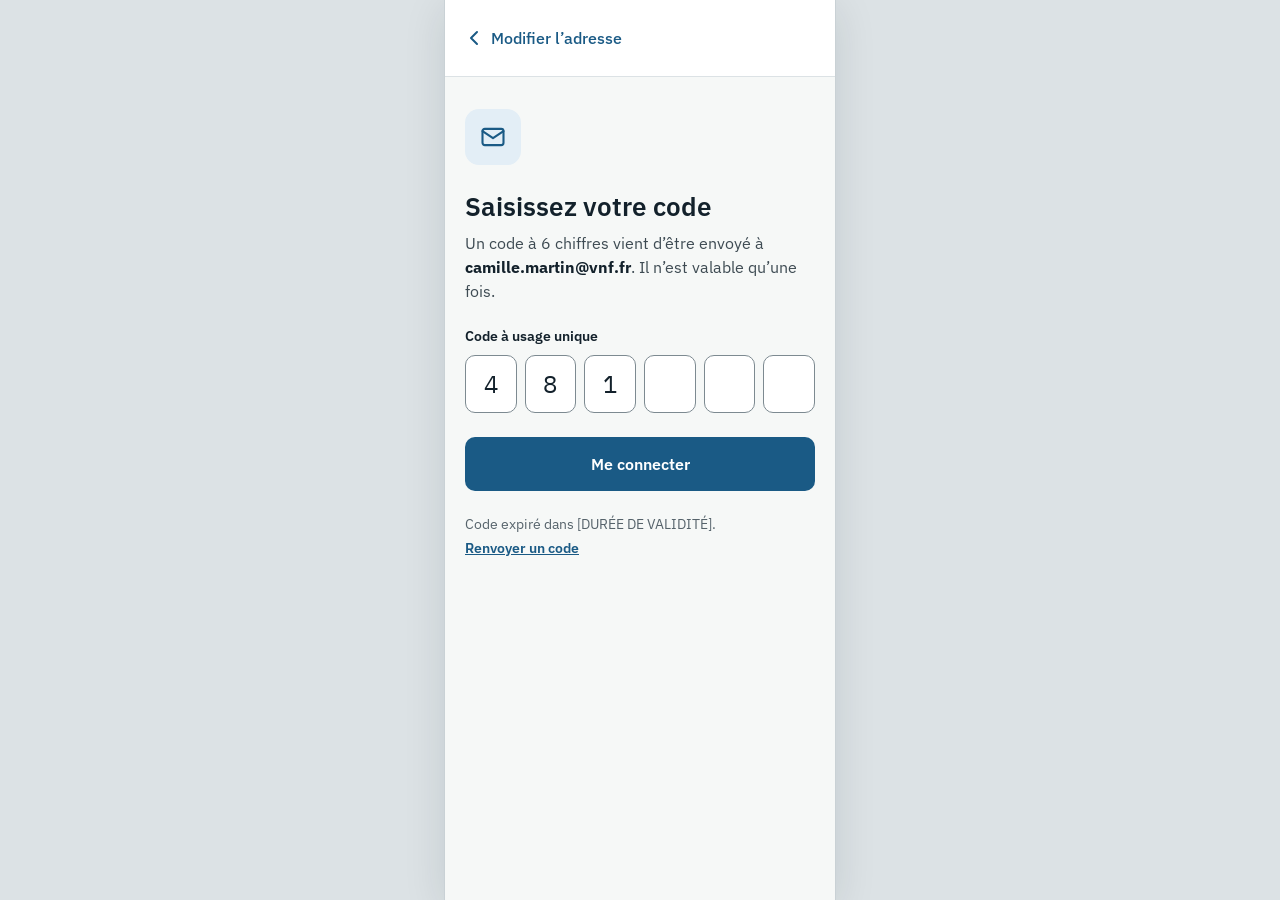
==== maquettes/Code.dc.html @ d2934e5d "Maquettes Signaler-DPF" ====
<!doctype html>
<html lang="fr">
<head>
<meta charset="utf-8">
<meta name="viewport" content="width=device-width, initial-scale=1">
<title>Signaler-DPF — Code à usage unique</title>
<link rel="stylesheet" href="https://fonts.googleapis.com/css2?family=IBM+Plex+Mono:wght@500&amp;family=IBM+Plex+Sans:wght@400;500;600;700&amp;display=swap">
<style>
body{margin:0;background:#EEF1EF}
a{color:#1A5A85}a:hover{color:#0F3D5C}
.btn{display:flex;align-items:center;justify-content:center;gap:8px;min-height:52px;padding:0 18px;border-radius:10px;font-weight:600;font-size:16px;text-decoration:none;border:1px solid transparent}
.btn-p{background:#1A5A85;color:#fff}.btn-p:hover{background:#0F3D5C;color:#fff}
.digit{box-sizing:border-box;width:100%;height:58px;text-align:center;font-family:'IBM Plex Mono',monospace;font-size:24px;border:1px solid #7D8A91;border-radius:10px;background:#fff;color:#13212B}
</style>

<style>
body{background:#DCE2E5}
#dc-root{display:flex;justify-content:center;min-height:100vh}
#dc-root>div{height:auto!important;min-height:100vh;box-shadow:0 0 0 1px #C9D1D5,0 8px 40px rgba(19,33,43,.12)}
@media (max-width:440px){#dc-root>div{width:100%!important;box-shadow:none}}
</style>
<script src="./dc-lite.js"></script>
</head>
<body>
<template id="dc-template">

<div style="width:390px;height:844px;box-sizing:border-box;display:flex;flex-direction:column;font-family:'IBM Plex Sans',sans-serif;color:#13212B;background:#F6F8F7">
<header style="padding:16px 20px;display:flex;align-items:center;gap:8px;border-bottom:1px solid #DCE2E5;background:#fff">
<a href="Main.dc.html" style="display:inline-flex;align-items:center;gap:6px;min-height:44px;font-weight:500;text-decoration:none">
<svg width="20" height="20" viewBox="0 0 20 20" aria-hidden="true" fill="none" stroke="currentColor" stroke-width="2" stroke-linecap="round" stroke-linejoin="round"><path d="M12 4l-6 6 6 6"></path></svg>Modifier l’adresse</a>
</header>
<main style="flex:1;padding:32px 20px;display:flex;flex-direction:column;gap:24px">
<div style="width:56px;height:56px;border-radius:14px;background:#E3EEF6;display:flex;align-items:center;justify-content:center">
<svg width="28" height="28" viewBox="0 0 24 24" aria-hidden="true" fill="none" stroke="#1A5A85" stroke-width="1.8" stroke-linecap="round" stroke-linejoin="round"><rect x="3" y="5" width="18" height="14" rx="2"></rect><path d="M3 7l9 6 9-6"></path></svg>
</div>
<div style="display:flex;flex-direction:column;gap:8px">
<h1 style="margin:0;font-size:26px;font-weight:600">Saisissez votre code</h1>
<p style="margin:0;font-size:16px;line-height:1.5;color:#3E4B53">Un code à 6 chiffres vient d’être envoyé à <strong style="color:#13212B">camille.martin@vnf.fr</strong>. Il n’est valable qu’une fois.</p>
</div>
<fieldset style="border:0;margin:0;padding:0">
<legend style="font-size:14px;font-weight:600;margin-bottom:10px;padding:0">Code à usage unique</legend>
<div style="display:grid;grid-template-columns:repeat(6,minmax(0,1fr));gap:8px">
<input class="digit" inputmode="numeric" maxlength="1" aria-label="Chiffre 1" value="4">
<input class="digit" inputmode="numeric" maxlength="1" aria-label="Chiffre 2" value="8">
<input class="digit" inputmode="numeric" maxlength="1" aria-label="Chiffre 3" value="1">
<input class="digit" inputmode="numeric" maxlength="1" aria-label="Chiffre 4">
<input class="digit" inputmode="numeric" maxlength="1" aria-label="Chiffre 5">
<input class="digit" inputmode="numeric" maxlength="1" aria-label="Chiffre 6">
</div>
</fieldset>
<a class="btn btn-p" href="Signalement.dc.html">Me connecter</a>
<div style="display:flex;flex-direction:column;gap:6px;font-size:14px;color:#56636B">
<span>Code expiré dans [DURÉE DE VALIDITÉ].</span>
<a href="#" style="font-weight:600">Renvoyer un code</a>
</div>
</main>
</div>
</template>
<div id="dc-root"></div>
<script type="text/x-dc" data-dc-script data-props='{"$preview":{"width":390,"height":844}}'>
class Component extends DCLogic {
renderVals() { return {}; }
}
</script>
</body>
</html>
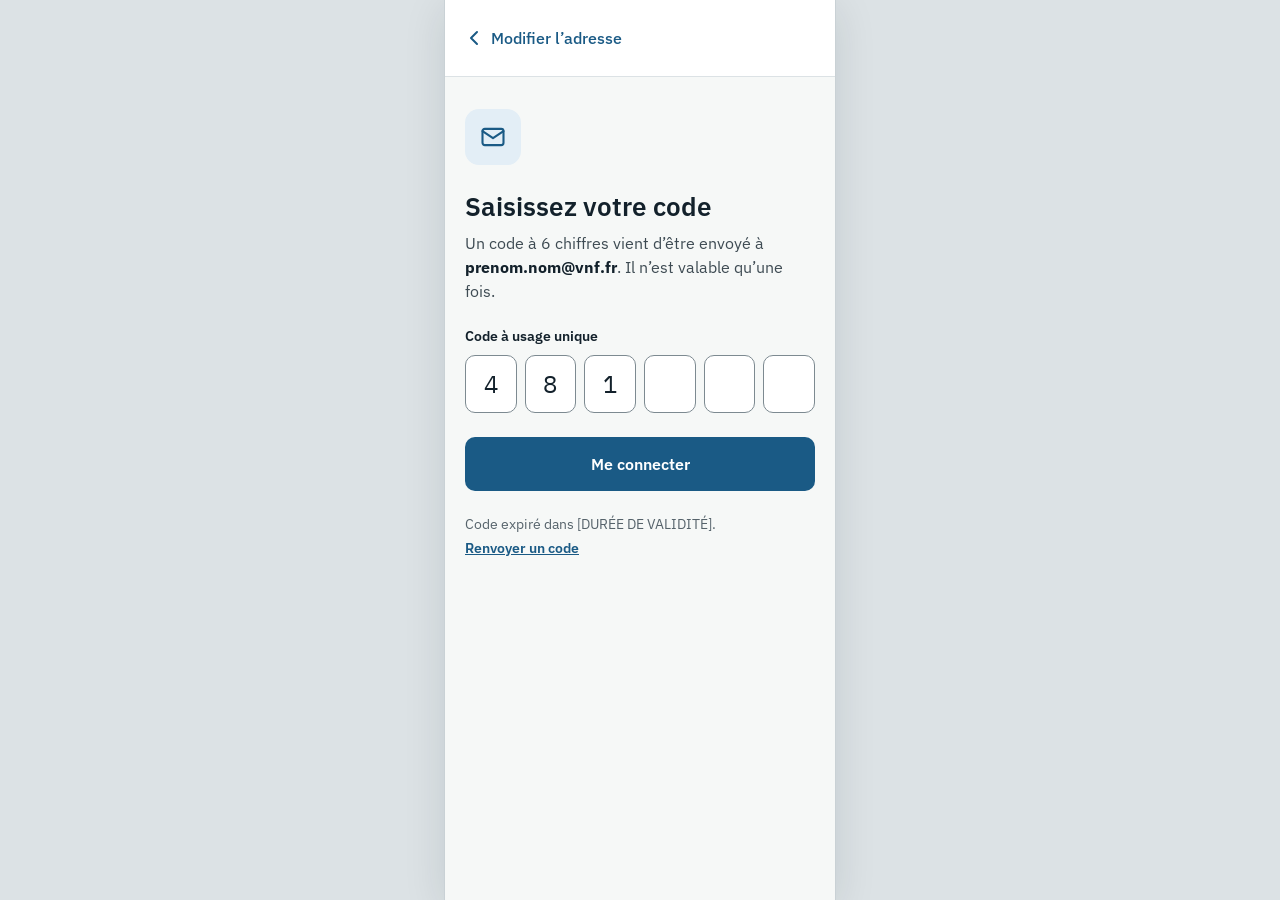
==== commit 10503e3e: "Reprise de l'adresse saisie dans les écrans" ====
--- a/maquettes/Code.dc.html
+++ b/maquettes/Code.dc.html
@@ -35,7 +35,7 @@
 </div>
 <div style="display:flex;flex-direction:column;gap:8px">
 <h1 style="margin:0;font-size:26px;font-weight:600">Saisissez votre code</h1>
-<p style="margin:0;font-size:16px;line-height:1.5;color:#3E4B53">Un code à 6 chiffres vient d’être envoyé à <strong style="color:#13212B">camille.martin@vnf.fr</strong>. Il n’est valable qu’une fois.</p>
+<p style="margin:0;font-size:16px;line-height:1.5;color:#3E4B53">Un code à 6 chiffres vient d’être envoyé à <strong style="color:#13212B">{{mail}}</strong>. Il n’est valable qu’une fois.</p>
 </div>
 <fieldset style="border:0;margin:0;padding:0">
 <legend style="font-size:14px;font-weight:600;margin-bottom:10px;padding:0">Code à usage unique</legend>
@@ -59,7 +59,12 @@
 <div id="dc-root"></div>
 <script type="text/x-dc" data-dc-script data-props='{"$preview":{"width":390,"height":844}}'>
 class Component extends DCLogic {
-renderVals() { return {}; }
+renderVals() {
+const readMail = () => { try { return localStorage.getItem('dpf_email') || ''; } catch (e) { return ''; } };
+const mail = readMail() || 'prenom.nom@vnf.fr';
+const nom = (readMail().split('@')[0] || 'prenom.nom').split(/[._-]+/).filter(Boolean).map(s => s.charAt(0).toUpperCase() + s.slice(1)).join(' ');
+return { mail };
+}
 }
 </script>
 </body>
